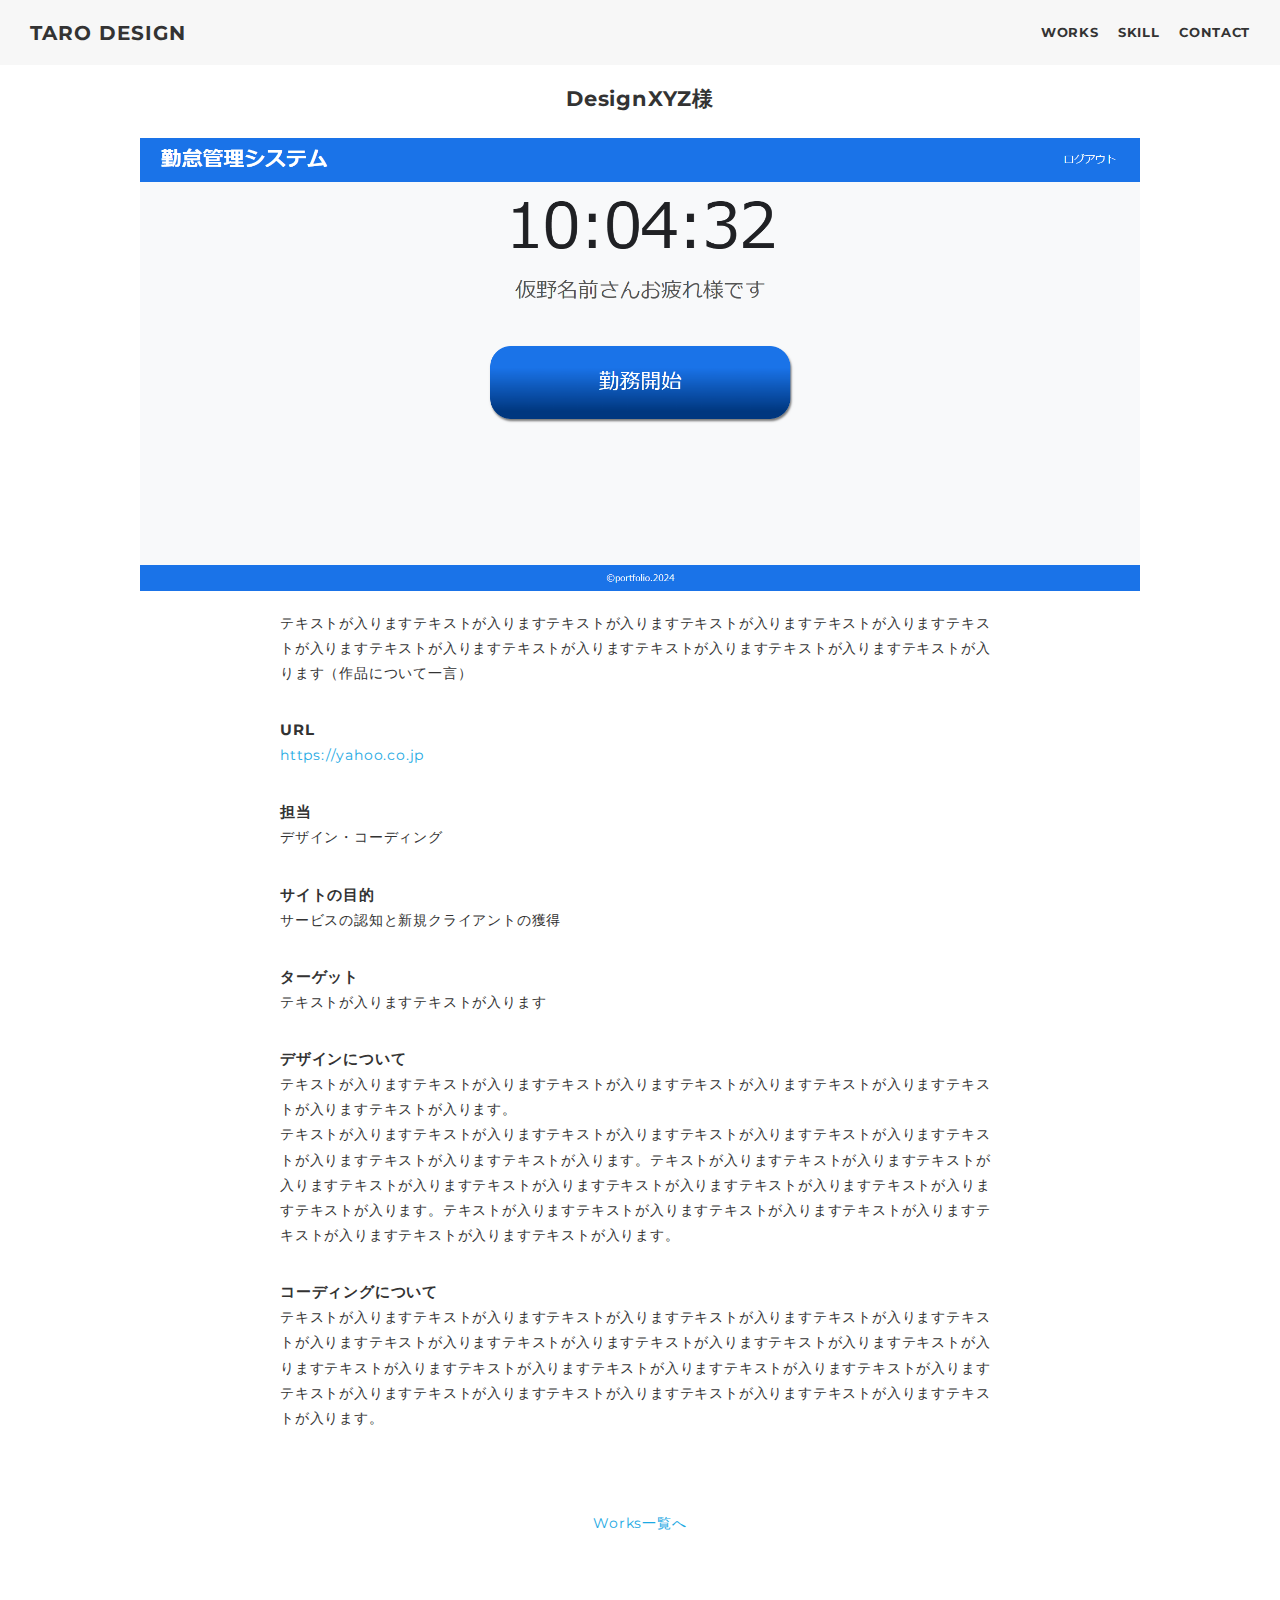
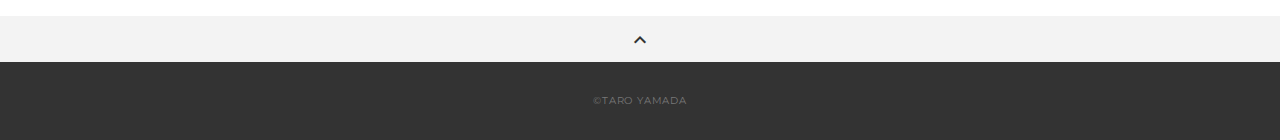
==== ams.html @ cce60f17 "画像追 加、index.html、ams.thml、leaseback.html、web-site.html作成、style.css修正" ====
<!DOCTYPE html>
<html>
<head>
  <meta charset="utf-8">
  <meta name="viewport" content="width=device-width,initial-scale=1.0,user-scalable=no">
  <meta property='og:type' content='website'>
  <meta property='og:title' content='WebデザイナーTARO YAMADA ポートフォリオ'>
  <meta property='og:url' content='URLが入る'>
  <meta property='og:description' content='TARO YAMADAのポートフォリオサイトです。'>
  <meta property="og:image" content="img/ogp.png">
  <meta name="description" content="TARO YAMADAのポートフォリオサイトです" />
  <title>TARO YAMADA ポートフォリオ</title>
  <link rel="preconnect" href="https://fonts.gstatic.com">
  <link rel="preconnect" href="https://fonts.gstatic.com">
  <link href="https://fonts.googleapis.com/css2?family=Montserrat:wght@400;700&display=swap" rel="stylesheet">
  <link href="https://fonts.googleapis.com/css?family=Material+Icons+Outlined" rel="stylesheet">
  <link href="css/ress.css" media="all" rel="stylesheet" type="text/css" />
  <link href="css/style.css" media="all" rel="stylesheet" type="text/css" />
  <link rel="shortcut icon" href="img/favicon.ico" />
  <link rel=”canonical” href=”URLが入る” />
</head>

<body>
  <div class="wrapper">

    <!-- header -->
    <header class="header ">
      <div class="header-inner">
        <h1 class="header-logo">
          <a href=".">TARO DESIGN</a>
        </h1>
        <nav class="header-nav">
          <ul class="header-nav-list">
            <li class="header-nav-item"><a href="./#works">WORKS</a></li>
            <li class="header-nav-item"><a href="./#skill">SKILL</a></li>
            <li class="header-nav-item"><a href="./#contact">CONTACT</a></li>
          </ul>
        </nav>
      </div>
    </header>
    <!-- /header -->

    <main class="content">

      <article class="article">
        <div class="article-inner">
          <h2 class="article-title">DesignXYZ様</h2>
          <p class="article-img">
            <img src="img/AmsTopPage.png" alt="">
          </p>
          <div class="article-body">
            <p>
              テキストが入りますテキストが入りますテキストが入りますテキストが入りますテキストが入りますテキストが入りますテキストが入りますテキストが入りますテキストが入りますテキストが入りますテキストが入ります（作品について一言）
            </p>
            <h3 class="article-info-title">URL</h3>
            <p><a href="https://yahoo.co.jp" target="_blank" rel="noopener">https://yahoo.co.jp</a></p>
            <h3 class="article-info-title">担当</h3>
            <p>デザイン・コーディング</p>
            <h3 class="article-info-title">サイトの目的</h3>
            <p>サービスの認知と新規クライアントの獲得</p>
            <h3 class="article-info-title">ターゲット</h3>
            <p>テキストが入りますテキストが入ります</p>
            <h3 class="article-info-title">デザインについて</h3>
            <p>
              テキストが入りますテキストが入りますテキストが入りますテキストが入りますテキストが入りますテキストが入りますテキストが入ります。<br>テキストが入りますテキストが入りますテキストが入りますテキストが入りますテキストが入りますテキストが入りますテキストが入りますテキストが入ります。テキストが入りますテキストが入りますテキストが入りますテキストが入りますテキストが入りますテキストが入りますテキストが入りますテキストが入りますテキストが入ります。テキストが入りますテキストが入りますテキストが入りますテキストが入りますテキストが入りますテキストが入りますテキストが入ります。
            </p>
            <h3 class="article-info-title">コーディングについて</h3>
            <p>
              テキストが入りますテキストが入りますテキストが入りますテキストが入りますテキストが入りますテキストが入りますテキストが入りますテキストが入りますテキストが入りますテキストが入りますテキストが入りますテキストが入りますテキストが入りますテキストが入りますテキストが入りますテキストが入りますテキストが入りますテキストが入りますテキストが入りますテキストが入りますテキストが入りますテキストが入ります。
            </p>
          </div>
          <div class="home-link">
            <a href="./#works">Works一覧へ</a>
          </div>
        </div>
      </article>

      <div class="page-top" id="js-page-top">
        <span class="material-icons-outlined">expand_less</span>
      </div>
    </main>

    <!-- footer -->
    <footer class="footer">
      <div class="copyright">&copy;TARO YAMADA</div>
    </footer>
    <!-- /footer -->

  </div>
  <script src="https://ajax.googleapis.com/ajax/libs/jquery/3.5.1/jquery.min.js"></script>
  <script type='text/javascript' src="js/script.js"></script>
</body>
</html>
---- css/ress.css ----
/*!
 * ress.css • v3.0.1
 * MIT License
 * github.com/filipelinhares/ress
 */

/* # =================================================================
   # Global selectors
   # ================================================================= */

html {
  box-sizing: border-box;
  word-break: normal;
  -moz-tab-size: 4;
  tab-size: 4;

  -webkit-text-size-adjust: 100%; /* Prevent adjustments of font size after orientation changes in iOS */
}

*,
::before,
::after {
  box-sizing: inherit;
  background-repeat: no-repeat; /* Set `background-repeat: no-repeat` to all elements and pseudo elements */
}

::before,
::after {
  vertical-align: inherit;
  text-decoration: inherit; /* Inherit text-decoration and vertical align to ::before and ::after pseudo elements */
}

* {
  margin: 0;
  padding: 0; /* Reset `padding` and `margin` of all elements */
}

/* # =================================================================
   # General elements
   # ================================================================= */

hr {
  overflow: visible; /* Show the overflow in Edge and IE */
  height: 0; /* Add the correct box sizing in Firefox */
}

details,
main {
  display: block; /* Render the `main` element consistently in IE. */
}

summary {
  display: list-item; /* Add the correct display in all browsers */
}

small {
  font-size: 80%; /* Set font-size to 80% in `small` elements */
}

[hidden] {
  display: none; /* Add the correct display in IE */
}

abbr[title] {
  /* Add the correct text decoration in Chrome, Edge, IE, Opera, and Safari */
  text-decoration: underline;
  text-decoration: underline dotted;
  border-bottom: none; /* Remove the bottom border in Chrome 57 */
}

a {
  background-color: transparent; /* Remove the gray background on active links in IE 10 */
}

a:active,
a:hover {
  outline-width: 0; /* Remove the outline when hovering in all browsers */
}

code,
kbd,
pre,
samp {
  font-family: monospace, monospace; /* Specify the font family of code elements */
}

pre {
  font-size: 1em; /* Correct the odd `em` font sizing in all browsers */
}

b,
strong {
  font-weight: bolder; /* Add the correct font weight in Chrome, Edge, and Safari */
}

/* https://gist.github.com/unruthless/413930 */
sub,
sup {
  position: relative;
  font-size: 75%;
  line-height: 0;
  vertical-align: baseline;
}

sub {
  bottom: -.25em;
}

sup {
  top: -.5em;
}

/* # =================================================================
   # Forms
   # ================================================================= */

input {
  border-radius: 0;
}

/* Replace pointer cursor in disabled elements */
[disabled] {
  cursor: default;
}

[type="number"]::-webkit-inner-spin-button,
[type="number"]::-webkit-outer-spin-button {
  height: auto; /* Correct the cursor style of increment and decrement buttons in Chrome */
}

[type="search"] {
  outline-offset: -2px; /* Correct the outline style in Safari */

  -webkit-appearance: textfield; /* Correct the odd appearance in Chrome and Safari */
}

[type="search"]::-webkit-search-decoration {
  -webkit-appearance: none; /* Remove the inner padding in Chrome and Safari on macOS */
}

textarea {
  overflow: auto; /* Internet Explorer 11+ */
  resize: vertical; /* Specify textarea resizability */
}

button,
input,
optgroup,
select,
textarea {
  font: inherit; /* Specify font inheritance of form elements */
}

optgroup {
  font-weight: bold; /* Restore the font weight unset by the previous rule */
}

button {
  overflow: visible; /* Address `overflow` set to `hidden` in IE 8/9/10/11 */
}

button,
select {
  text-transform: none; /* Firefox 40+, Internet Explorer 11- */
}

/* Apply cursor pointer to button elements */
button,
[type="button"],
[type="reset"],
[type="submit"],
[role="button"] {
  cursor: pointer;
  color: inherit;
}

/* Remove inner padding and border in Firefox 4+ */
button::-moz-focus-inner,
[type="button"]::-moz-focus-inner,
[type="reset"]::-moz-focus-inner,
[type="submit"]::-moz-focus-inner {
  padding: 0;
  border-style: none;
}

/* Replace focus style removed in the border reset above */
button:-moz-focusring,
[type="button"]::-moz-focus-inner,
[type="reset"]::-moz-focus-inner,
[type="submit"]::-moz-focus-inner {
  outline: 1px dotted ButtonText;
}

button,
html [type="button"],
/* Prevent a WebKit bug where (2) destroys native `audio` and `video`controls in Android 4 */
[type="reset"],
[type="submit"] {
  -webkit-appearance: button; /* Correct the inability to style clickable types in iOS */
}

/* Remove the default button styling in all browsers */
button,
input,
select,
textarea {
  border-style: none;
  background-color: transparent;
}

/* Style select like a standard input */
select {
  -webkit-appearance: none; /* Chrome 41+ */
  -moz-appearance: none; /* Firefox 36+ */
}

select::-ms-expand {
  display: none; /* Internet Explorer 11+ */
}

select::-ms-value {
  color: currentColor; /* Internet Explorer 11+ */
}

legend {
  display: table; /* Correct the text wrapping in Edge and IE */
  max-width: 100%; /* Correct the text wrapping in Edge and IE */
  max-width: 100%; /* Correct the text wrapping in Edge 18- and IE */
  white-space: normal; /* Correct the text wrapping in Edge and IE */
  color: inherit; /* Correct the color inheritance from `fieldset` elements in IE */
  border: 0; /* Correct `color` not being inherited in IE 8/9/10/11 */
}

::-webkit-file-upload-button {
  font: inherit; /* Change font properties to `inherit` in Chrome and Safari */
  color: inherit;
  /* Correct the inability to style clickable types in iOS and Safari */

  -webkit-appearance: button;
}

/* # =================================================================
   # Specify media element style
   # ================================================================= */

img {
  border-style: none; /* Remove border when inside `a` element in IE 8/9/10 */
}

/* Add the correct vertical alignment in Chrome, Firefox, and Opera */
progress {
  vertical-align: baseline;
}

/* # =================================================================
   # Accessibility
   # ================================================================= */

/* Hide content from screens but not screenreaders */
@media screen {
  [hidden~="screen"] {
    display: inherit;
  }
  [hidden~="screen"]:not(:active):not(:focus):not(:target) {
    position: absolute !important;
    clip: rect(0 0 0 0) !important;
  }
}

/* Specify the progress cursor of updating elements */
[aria-busy="true"] {
  cursor: progress;
}

/* Specify the pointer cursor of trigger elements */
[aria-controls] {
  cursor: pointer;
}

/* Specify the unstyled cursor of disabled, not-editable, or otherwise inoperable elements */
[aria-disabled] {
  cursor: default;
}
---- css/style.css ----
body {
  font-family: "Montserrat","Helvetica Neue",Arial,"Hiragino Kaku Gothic ProN","Hiragino Sans",Meiryo,sans-serif;
  font-size: 14px;
  line-height: 1.8;
  letter-spacing: .8px;
  color: #333;
}

a {
  transition: opacity .3s;
  text-decoration: none;
  color: #1ca9e3;
}

img {
  max-width: 100%;
  height: auto;
  vertical-align: bottom;
  border-style: none;
}

ul,
li {
  list-style: none;
}

.pc-only {
  display: block;
}

.sp-only {
  display: none;
}

/*--------------------------------
 レイアウト
---------------------------------*/
.section {
  padding: 80px 0;
}

.inner {
  max-width: 1340px;
  margin: 0 auto;
  padding: 0 40px;
}

/*--------------------------------
 見出し
---------------------------------*/
.title {
  font-size: 34px;
  font-weight: normal;
  font-weight: bold;
  line-height: 1;
  margin-bottom: 40px;
  letter-spacing: .05em;
  color: #333;
  text-align: center;
}

.lead {
  margin-bottom: 30px;
}

/*--------------------------------
ヘッダー
---------------------------------*/
.header {
  position: fixed;
  top: 0;
  z-index: 1;
  width: 100%;
  background-color: #f7f7f7;
}

.header-inner {
  display: flex;
  align-items: center;
  justify-content: space-between;
  padding: 20px 30px;
}

.header-logo {
  font-size: 20px;
  font-weight: bold;
  line-height: 1.2;
  margin-right: 20px;
  letter-spacing: .05em;
}

.header-logo a {
  color: #333;
}

.header-nav-list {
  display: flex;
  justify-content: space-between;
}

.header-nav-item:not(:last-child) {
  margin-right: 20px;
}

.header-nav-item a {
  font-size: 13px;
  font-weight: bold;
  padding: 5px 0;
  letter-spacing: .05em;
  color: #333;
}

.header-nav-item a:hover {
  opacity: .8;
}

/*--------------------------------
 スプリットスクリーン
---------------------------------*/
.split {
  display: flex;
  align-items: center;
  flex-wrap: wrap;
  justify-content: space-between;
}

.split-body {
  width: 50%;
  padding-right: 3%;
  padding-left: 10%;
}

.split-img {
  width: 50%;
  height: 95vh;
  background-image: url(../img/krakow.jpg);
  background-repeat: no-repeat;
  background-position: center center;
  background-size: cover;
}

.split-title {
  font-size: 42px;
  font-weight: bold;
  line-height: 1.2;
  margin-bottom: 20px;
  letter-spacing: .05em;
}

/*--------------------------------
 Works
---------------------------------*/
.works-list {
  display: flex;
  flex-wrap: wrap;
  margin-bottom: -40px;
}

.works-item {
  width: 31.74603%;
  margin-right: 1.58730%;
  margin-bottom: 40px;
  color: #333;
}

.works-item:hover {
  opacity: .6;
}

.works-item:nth-of-type(3n) {
  margin-right: 0;
}

.works-img img {
  border: 1px solid #e6e6e6;
}

.works-name {
  font-size: 12px;
  font-weight: bold;
  margin-top: 8px;
}

.works-info {
  font-size: 10px;
}

/*--------------------------------
 Skill
---------------------------------*/
.skill-list {
  display: flex;
  flex-wrap: wrap;
  justify-content: space-between;
  margin-bottom: -50px;
}

.skill-item {
  display: flex;
  align-items: flex-start;
  justify-content: space-between;
  width: 48%;
  margin-bottom: 50px;
}

.skill-img {
  width: 60px;
  height: auto;
  margin-right: 20px;
}

.skill-body {
  flex: 1;
}

.skill-name {
  margin-bottom: 3px;
}

/*--------------------------------
 Contact
---------------------------------*/
.contact-inner {
  max-width: 1340px;
  margin: 0 auto;
  padding: 0 40px;
  text-align: center;
}

.contact-item:not(:last-child) {
  margin-right: 10px;
}

.contact-text {
  margin-top: 10px;
}
/*--------------------------------
 ページトップ
---------------------------------*/
.page-top {
  font-weight: bold;
  padding: 10px;
  cursor: pointer;
  text-align: center;
  background-color: #f3f3f3;
}

.page-top .material-icons-outlined {
  vertical-align: bottom;
}

/*--------------------------------
 フッター
---------------------------------*/
.footer {
  padding: 30px;
  background-color: #333;
}

.copyright {
  font-size: 10px;
  text-align: center;
  color: #797979;
}
/*--------------------------------
 下層：Worksページ
---------------------------------*/
.article {
  padding: 80px 0;
}

.article-inner {
  max-width: 1040px;
  margin: 0 auto;
  padding: 0 20px;
}

.article-title {
  margin-bottom: 20px;
  text-align: center;
}

.article-img {
  margin-bottom: 20px;
}

.article-body {
  max-width: 720px;
  margin: 0 auto;
  margin-bottom: 80px;
}

.article-info-title {
  font-size: 15px;
}

.article-body img {
  margin-bottom: 30px;
}

.article-body p {
  margin-bottom: 30px;
}

.home-link {
  text-align: center;
}

/*media Queries 767
----------------------------------------------------*/
@media screen and (max-width: 767px) {
  body {
    font-size: 13px;
    line-height: 1.7;
  }

  .pc-only {
    display: none;
  }

  .sp-only {
    display: block;
  }

  /* 見出し */
  .title {
    font-size: 26px;
    margin-bottom: 20px;
  }

  /* レイアウト */
  .section {
    padding: 60px 0;
  }

  .inner,
  .contact-inner {
    padding: 0 20px;
  }

  /* ヘッダー */
  .header-inner {
    padding: 20px;
  }

  .header-logo {
    font-size: 16px;
  }

  .header-nav-item:not(:last-child) {
    margin-right: 10px;
  }

  .header-nav-item a {
    font-size: 11px;
  }

  /* スプリットスクリーン */
  .split {
    flex-direction: column-reverse;
  }

  .split-body {
    width: 100%;
    padding-right: 3%;
    padding-left: 8%;
  }

  .split-img {
    width: 100%;
    height: 67vh;
    margin-bottom: 20px;
    background-image: url(../img/sp_krakow.png);
  }

  .split-title {
    font-size: 32px;
  }

  /* Works */
  .works-name {
    font-size: 10px;
  }

  .works-list {
    justify-content: space-between;
  }

  .works-item {
    flex: 0 0 48%;
    margin-right: 0;
    margin-bottom: 30px;
  }

  /* Skill */
  .skill-list {
    display: block;
    margin-bottom: 0;
  }

  .skill-item {
    width: 100%;
    margin-bottom: 35px;
  }

  .skill-item:last-child {
    margin-bottom: 0;
  }

  /* フッター */
  .footer {
    padding: 20px;
  }
}
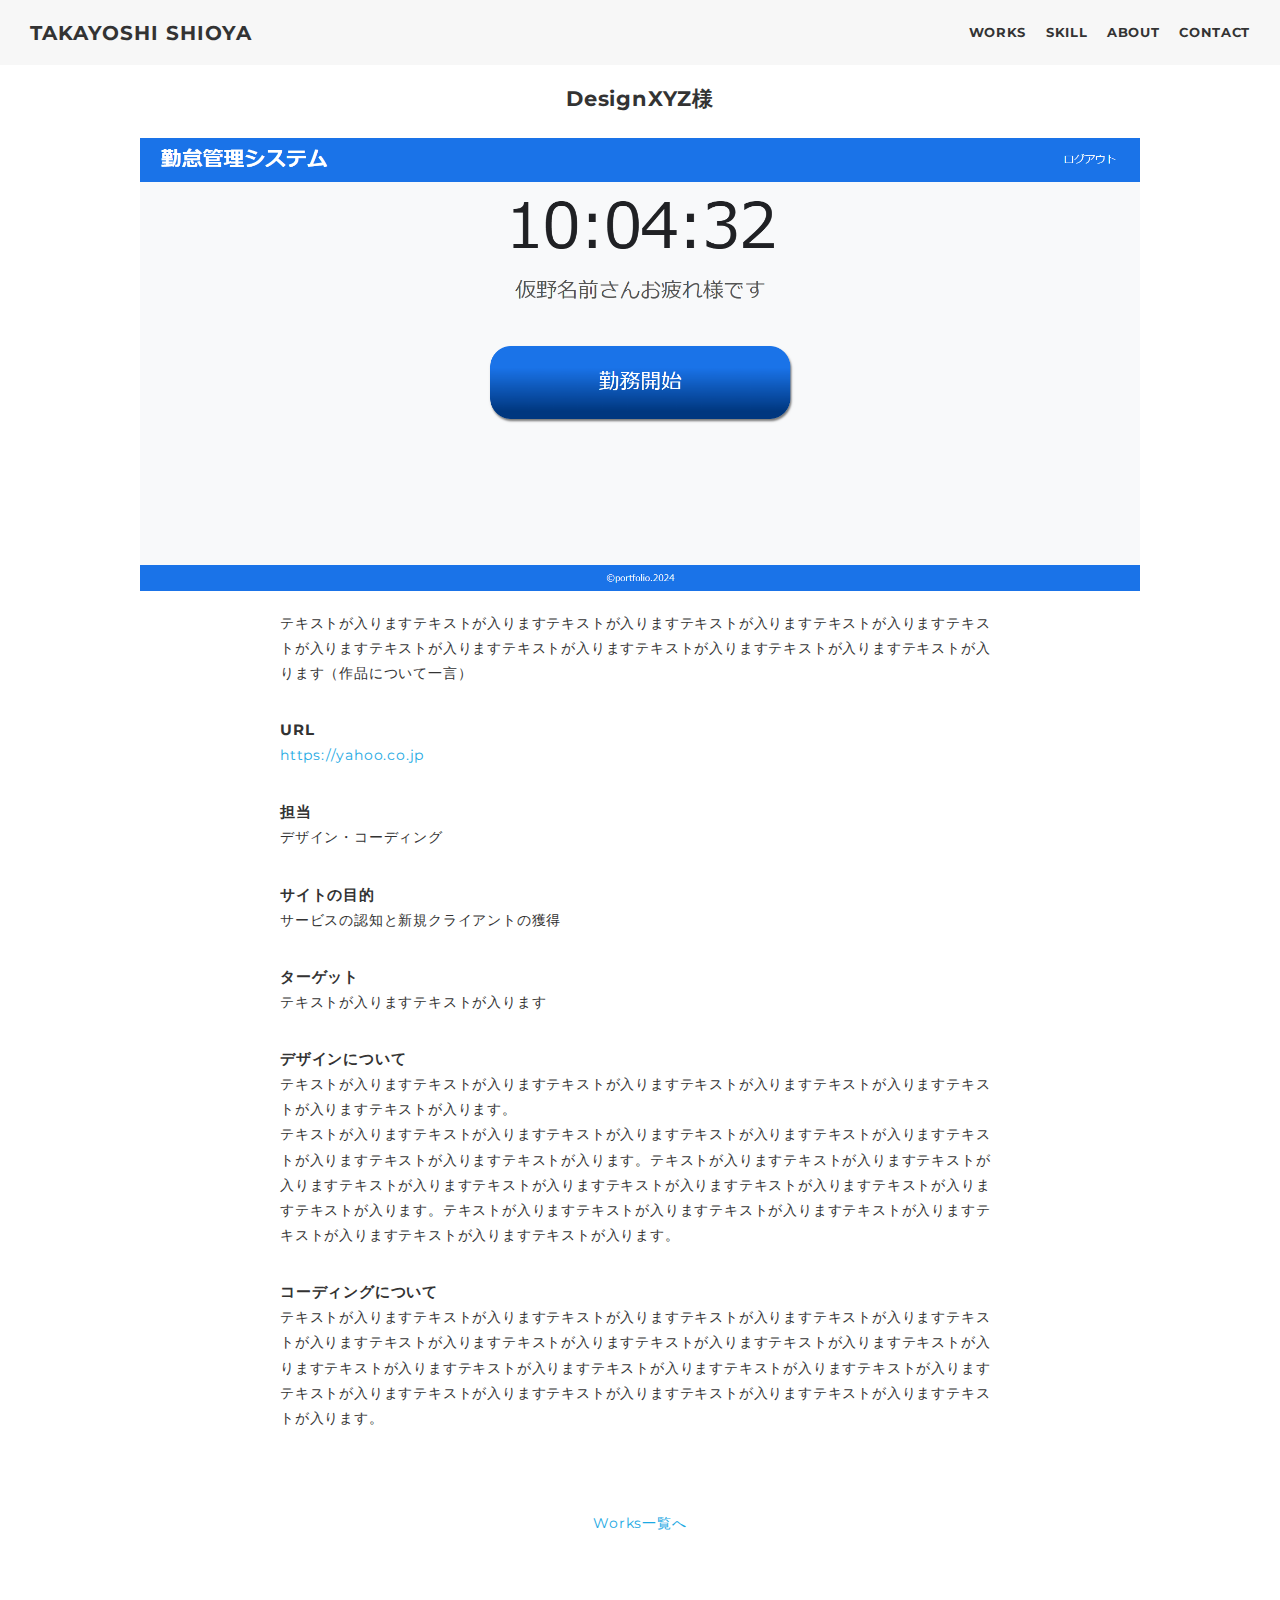
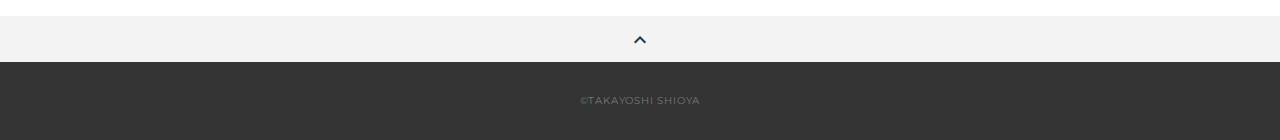
==== commit 4406b09b: "アイコン追加、index.htmlにプロフィール作成" ====
--- a/ams.html
+++ b/ams.html
@@ -4,12 +4,12 @@
   <meta charset="utf-8">
   <meta name="viewport" content="width=device-width,initial-scale=1.0,user-scalable=no">
   <meta property='og:type' content='website'>
-  <meta property='og:title' content='WebデザイナーTARO YAMADA ポートフォリオ'>
+  <meta property='og:title' content='WebエンジニアTAKAYOSHI SHIOYA ポートフォリオ'>
   <meta property='og:url' content='URLが入る'>
-  <meta property='og:description' content='TARO YAMADAのポートフォリオサイトです。'>
+  <meta property='og:description' content='TAKAYOSHI SHIOYAのポートフォリオサイトです。'>
   <meta property="og:image" content="img/ogp.png">
-  <meta name="description" content="TARO YAMADAのポートフォリオサイトです" />
-  <title>TARO YAMADA ポートフォリオ</title>
+  <meta name="description" content="TAKAYOSHI SHIOYAのポートフォリオサイトです" />
+  <title>TAKAYOSHI SHIOYA ポートフォリオ</title>
   <link rel="preconnect" href="https://fonts.gstatic.com">
   <link rel="preconnect" href="https://fonts.gstatic.com">
   <link href="https://fonts.googleapis.com/css2?family=Montserrat:wght@400;700&display=swap" rel="stylesheet">
@@ -27,12 +27,13 @@
     <header class="header ">
       <div class="header-inner">
         <h1 class="header-logo">
-          <a href=".">TARO DESIGN</a>
+          <a href=".">TAKAYOSHI SHIOYA</a>
         </h1>
         <nav class="header-nav">
           <ul class="header-nav-list">
             <li class="header-nav-item"><a href="./#works">WORKS</a></li>
             <li class="header-nav-item"><a href="./#skill">SKILL</a></li>
+            <li class="header-nav-item"><a href="#about">ABOUT</a></li>
             <li class="header-nav-item"><a href="./#contact">CONTACT</a></li>
           </ul>
         </nav>
@@ -82,7 +83,7 @@
 
     <!-- footer -->
     <footer class="footer">
-      <div class="copyright">&copy;TARO YAMADA</div>
+      <div class="copyright">&copy;TAKAYOSHI SHIOYA</div>
     </footer>
     <!-- /footer -->
 
--- a/css/style.css
+++ b/css/style.css
@@ -175,6 +175,14 @@
   border: 1px solid #e6e6e6;
 }
 
+.works-img__wrapper {
+  position: relative;
+}
+
+.works-img__wrapper img {
+  opacity: .3;
+}
+
 .works-name {
   font-size: 12px;
   font-weight: bold;
@@ -185,9 +193,23 @@
   font-size: 10px;
 }
 
+.works-img__sample-text {
+  font-size: 24px;
+  position: absolute;
+  top: 50%;
+  left: 50%;
+  transform: translate(-50%, -50%);
+  text-wrap: nowrap;
+}
+
 /*--------------------------------
  Skill
 ---------------------------------*/
+.skill-genre {
+  font-size: 24px;
+  margin: 16px;
+}
+
 .skill-list {
   display: flex;
   flex-wrap: wrap;
@@ -215,6 +237,57 @@
 
 .skill-name {
   margin-bottom: 3px;
+}
+
+/*--------------------------------
+ About
+---------------------------------*/
+.about-wrapper {
+  max-width: 800px;
+  display: flex;
+  justify-content: center;
+  margin: 0 auto;
+}
+
+.my-image {
+  width: 15%;
+}
+
+.my-icon {
+  border-radius: 70px;
+}
+
+.about-item {
+  width: 70%;
+  margin-left: 32px;
+}
+
+.about-name {
+  margin-bottom: 16px;
+}
+
+.about-text1,
+.about-text3 {
+  margin-bottom: 16px;
+}
+
+.about-text4 {
+  margin-bottom: 32px;
+}
+
+.about-link {
+  text-decoration: none;
+  display: flex;
+  align-items: center;
+}
+
+.about-link img {
+  width: 25px;
+  margin-right: 8px;
+}
+
+.about-link__text {
+  color: #333;
 }
 
 /*--------------------------------
@@ -306,6 +379,20 @@
   text-align: center;
 }
 
+/*media Queries 1023
+----------------------------------------------------*/
+@media screen and (max-width: 1023px) {
+  /* works */
+  .works-item {
+    width: 40%;
+    margin: 0 5%;
+  }
+
+  .works-info {
+    margin-bottom: 16px;
+  }
+}
+
 /*media Queries 767
 ----------------------------------------------------*/
 @media screen and (max-width: 767px) {
@@ -383,7 +470,8 @@
   }
 
   .works-list {
-    justify-content: space-between;
+    display: block;
+    text-align: center;
   }
 
   .works-item {
@@ -393,6 +481,10 @@
   }
 
   /* Skill */
+  .skill-genre {
+    font-size: 20px;
+  }
+
   .skill-list {
     display: block;
     margin-bottom: 0;
@@ -407,8 +499,34 @@
     margin-bottom: 0;
   }
 
+  /* About */
+  .about-wrapper {
+    display: block;
+  }
+
+  .my-image {
+    width: 135px;
+    margin: 0 auto 16px;
+  }
+
+  .about-item {
+    margin: 0 auto;
+  }
+
   /* フッター */
   .footer {
     padding: 20px;
   }
 }
+
+/*media Queries 374
+----------------------------------------------------*/
+@media screen and (max-width: 374px) {
+  .header-inner {
+    display: block;
+  }
+
+  .header-logo {
+    margin-bottom: 8px;
+  }
+}
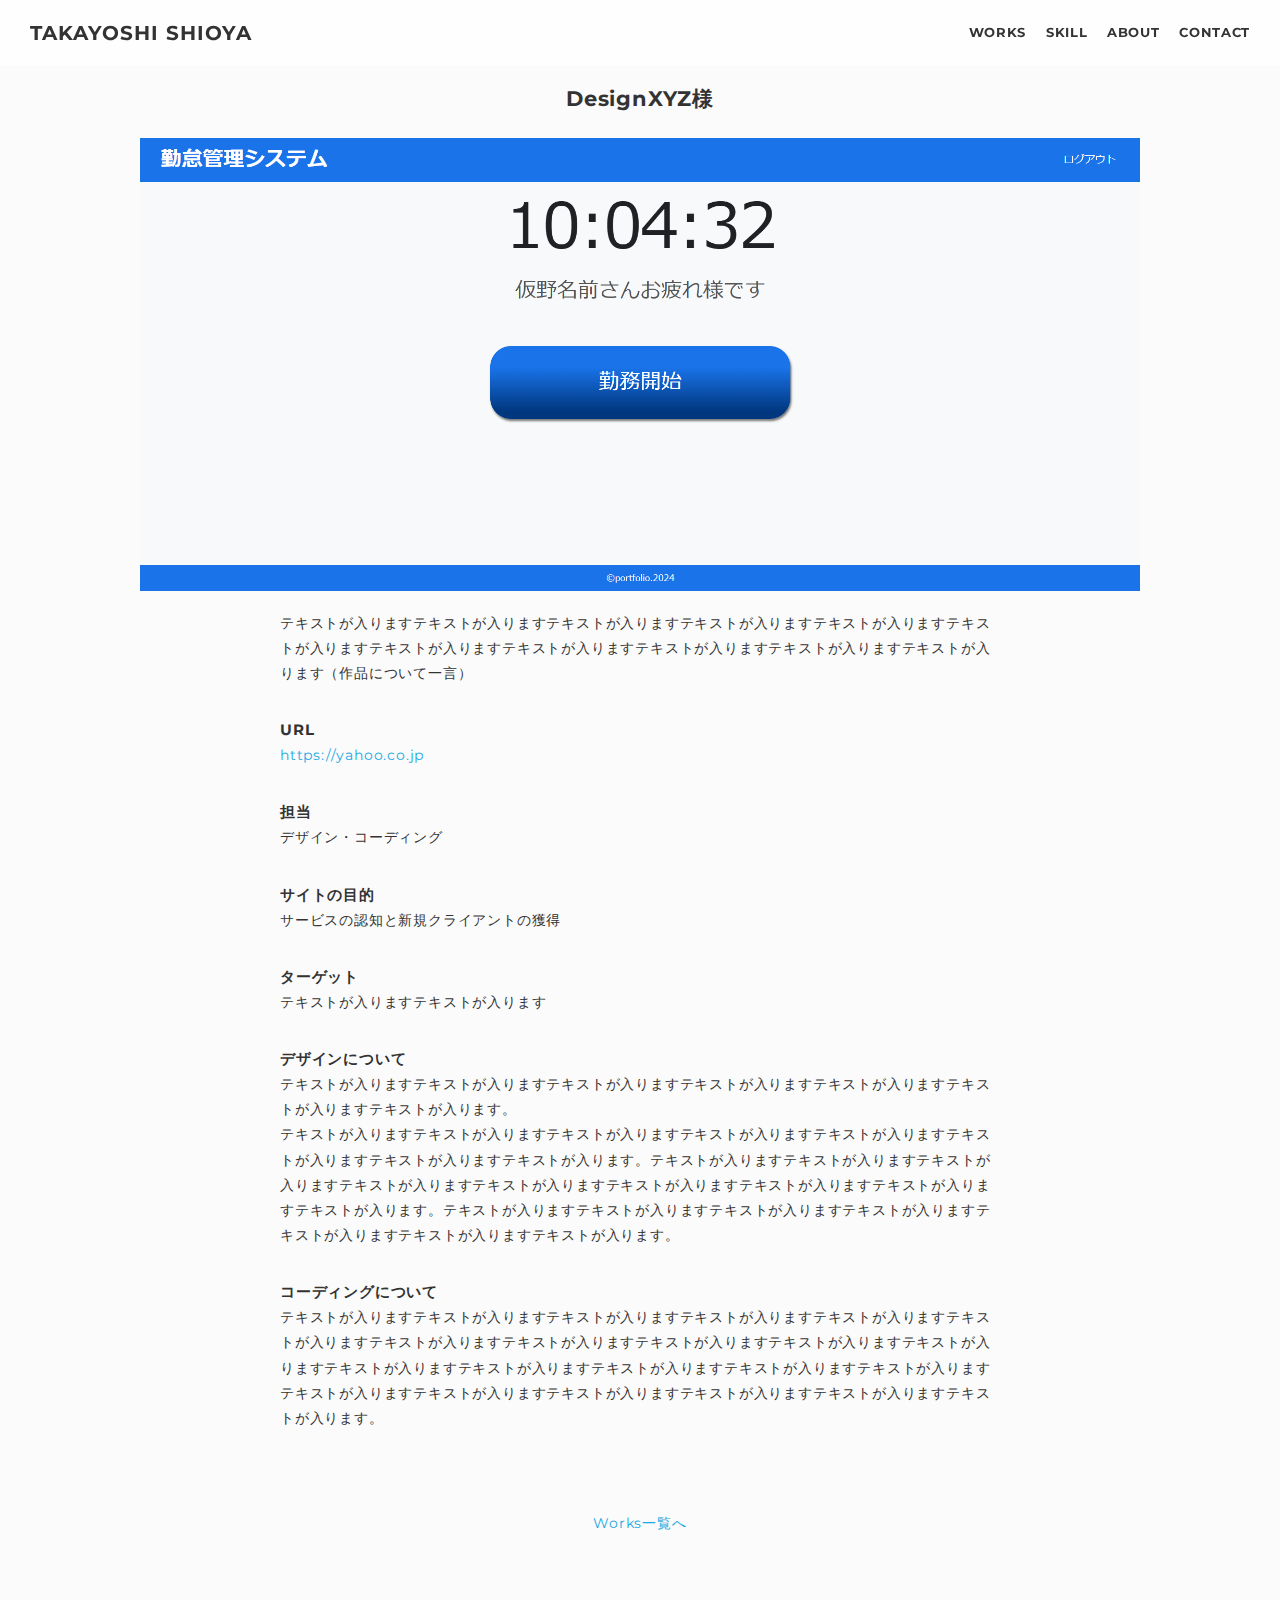
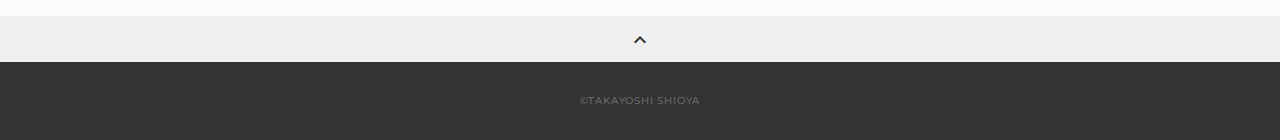
==== commit e22e6bf3: "ogpタグの修正、index.htmlの.header-nav-itemと.about-link-textの修正" ====
--- a/ams.html
+++ b/ams.html
@@ -4,11 +4,11 @@
   <meta charset="utf-8">
   <meta name="viewport" content="width=device-width,initial-scale=1.0,user-scalable=no">
   <meta property='og:type' content='website'>
-  <meta property='og:title' content='WebエンジニアTAKAYOSHI SHIOYA ポートフォリオ'>
-  <meta property='og:url' content='URLが入る'>
-  <meta property='og:description' content='TAKAYOSHI SHIOYAのポートフォリオサイトです。'>
-  <meta property="og:image" content="img/ogp.png">
-  <meta name="description" content="TAKAYOSHI SHIOYAのポートフォリオサイトです" />
+  <meta property='og:title' content='勤怠管理システム | TAKAYOSHI SHIOYAの制作物'>
+  <meta property='og:url' content='https://t-shioya.com/ams.html'>
+  <meta property='og:description' content='勤怠管理を効率化し、正確な記録と柔軟な運用を可能にする、シンプルで便利な勤怠管理アプリです。'>
+  <meta property="og:image" content="https://t-shioya.com/img/ogp-top-image.png">
+  <meta name="description" content="勤怠管理を効率化し、正確な記録と柔軟な運用を可能にする、シンプルで便利な勤怠管理アプリです。" />
   <title>TAKAYOSHI SHIOYA ポートフォリオ</title>
   <link rel="preconnect" href="https://fonts.gstatic.com">
   <link rel="preconnect" href="https://fonts.gstatic.com">
@@ -17,7 +17,7 @@
   <link href="css/ress.css" media="all" rel="stylesheet" type="text/css" />
   <link href="css/style.css" media="all" rel="stylesheet" type="text/css" />
   <link rel="shortcut icon" href="img/favicon.ico" />
-  <link rel=”canonical” href=”URLが入る” />
+  <link rel=”canonical” href=”https://t-shioya.com/ams.html” />
 </head>
 
 <body>
--- a/css/style.css
+++ b/css/style.css
@@ -4,6 +4,7 @@
   line-height: 1.8;
   letter-spacing: .8px;
   color: #333;
+  background-color: #fbfbfb;
 }
 
 a {
@@ -71,7 +72,8 @@
   top: 0;
   z-index: 1;
   width: 100%;
-  background-color: #f7f7f7;
+  background: rgba(255, 255, 255, 0.8);
+  backdrop-filter: blur(10px);
 }
 
 .header-inner {
@@ -111,7 +113,7 @@
 }
 
 .header-nav-item a:hover {
-  opacity: .8;
+  border-bottom: 3px solid #6fadff;
 }
 
 /*--------------------------------
@@ -150,6 +152,10 @@
 /*--------------------------------
  Works
 ---------------------------------*/
+.works {
+  background: linear-gradient(135deg, #f4f7fa, #eaf4ff);
+}
+
 .works-list {
   display: flex;
   flex-wrap: wrap;
@@ -242,6 +248,10 @@
 /*--------------------------------
  About
 ---------------------------------*/
+.about {
+  background: linear-gradient(135deg, #f4f7fa, #eaf4ff);
+}
+
 .about-wrapper {
   max-width: 800px;
   display: flex;
@@ -288,6 +298,10 @@
 
 .about-link__text {
   color: #333;
+}
+
+.about-link__text:hover {
+  color: #1ca9e3;
 }
 
 /*--------------------------------
@@ -315,7 +329,7 @@
   padding: 10px;
   cursor: pointer;
   text-align: center;
-  background-color: #f3f3f3;
+  background-color: #f0f0f0;
 }
 
 .page-top .material-icons-outlined {
@@ -445,6 +459,7 @@
   /* スプリットスクリーン */
   .split {
     flex-direction: column-reverse;
+    margin-bottom: 20px;
   }
 
   .split-body {
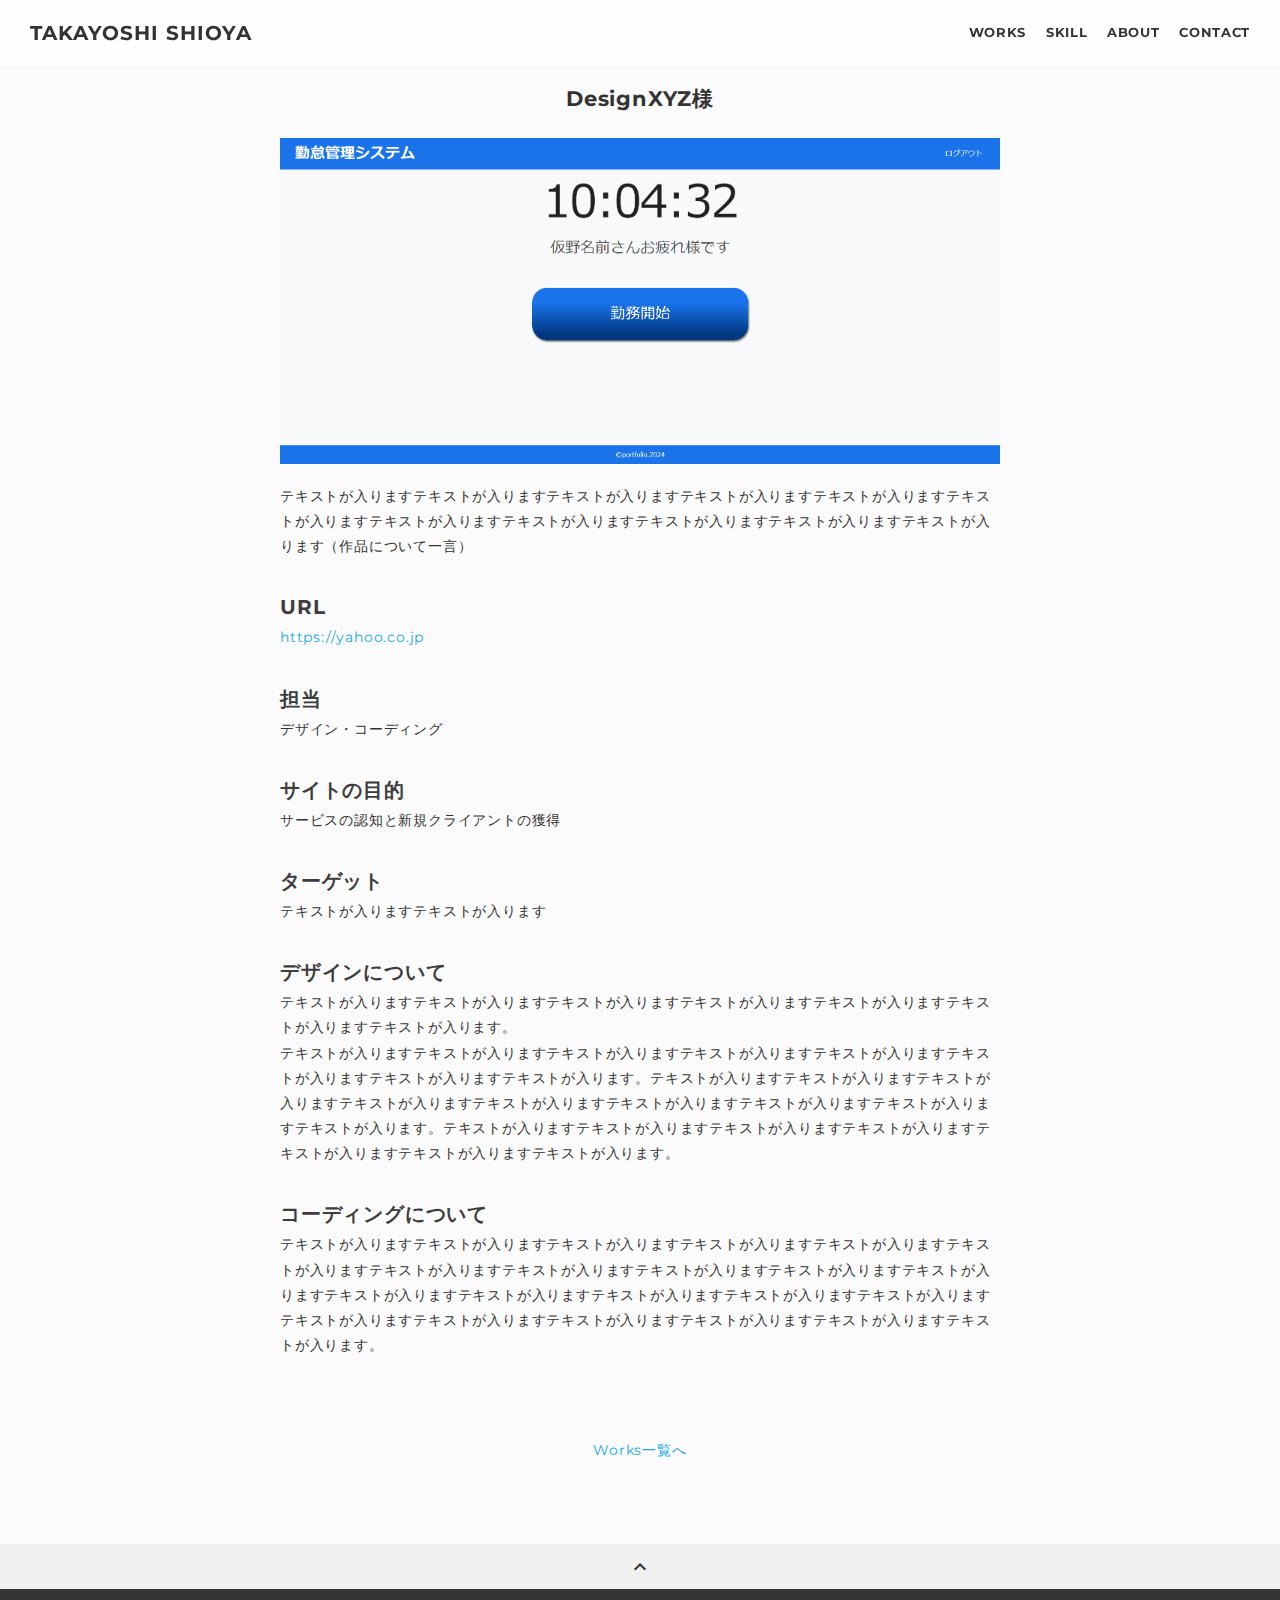
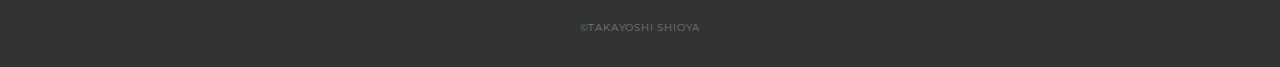
==== commit e42b90af: "leaseback.html作成" ====
--- a/ams.html
+++ b/ams.html
@@ -33,7 +33,7 @@
           <ul class="header-nav-list">
             <li class="header-nav-item"><a href="./#works">WORKS</a></li>
             <li class="header-nav-item"><a href="./#skill">SKILL</a></li>
-            <li class="header-nav-item"><a href="#about">ABOUT</a></li>
+            <li class="header-nav-item"><a href="./#about">ABOUT</a></li>
             <li class="header-nav-item"><a href="./#contact">CONTACT</a></li>
           </ul>
         </nav>
--- a/css/style.css
+++ b/css/style.css
@@ -18,11 +18,6 @@
   height: auto;
   vertical-align: bottom;
   border-style: none;
-}
-
-ul,
-li {
-  list-style: none;
 }
 
 .pc-only {
@@ -98,6 +93,11 @@
 .header-nav-list {
   display: flex;
   justify-content: space-between;
+  list-style: none;
+}
+
+.header-nav-item {
+  list-style: none;
 }
 
 .header-nav-item:not(:last-child) {
@@ -368,7 +368,8 @@
 }
 
 .article-img {
-  margin-bottom: 20px;
+  max-width: 720px;
+  margin: 0 auto 20px;
 }
 
 .article-body {
@@ -378,7 +379,8 @@
 }
 
 .article-info-title {
-  font-size: 15px;
+  color: #3d3d3d;
+  font-size: 20px;
 }
 
 .article-body img {
@@ -387,6 +389,14 @@
 
 .article-body p {
   margin-bottom: 30px;
+}
+
+.article-skill-list {
+  margin-bottom: 30px;
+}
+
+.article-skill {
+  margin-left: 20px;
 }
 
 .home-link {
@@ -532,6 +542,15 @@
   .footer {
     padding: 20px;
   }
+
+  /* 下層：Worksページ */
+  .article-title {
+    margin: 10px 0 20px;
+  }
+
+  .article-info-title {
+    font-size: 16px;
+  }
 }
 
 /*media Queries 374
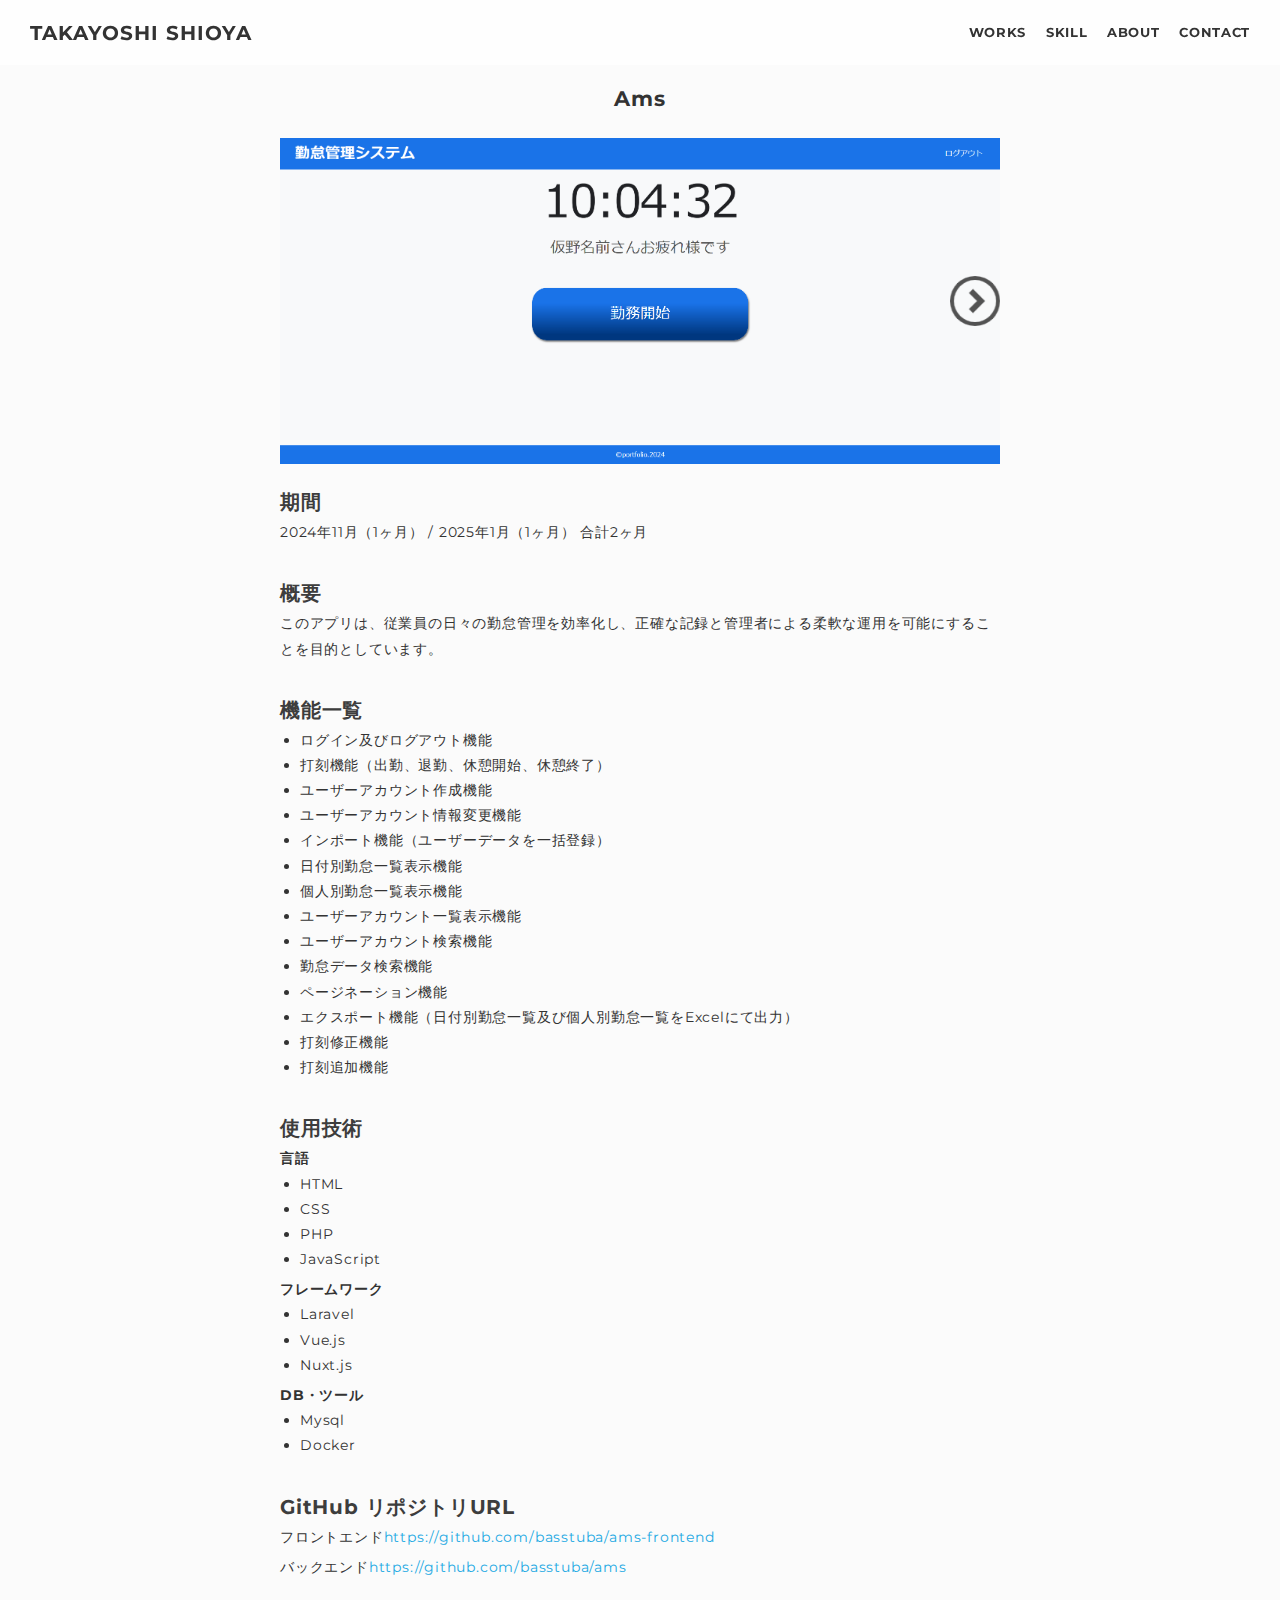
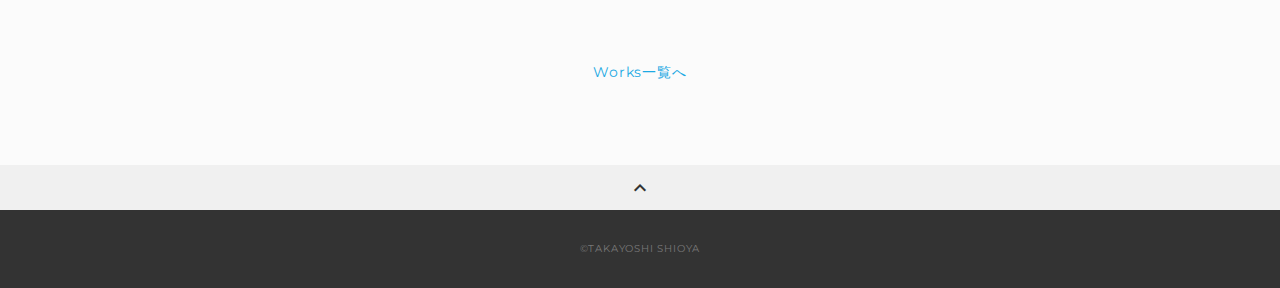
==== commit 9e9af42d: "ams.html作成" ====
--- a/ams.html
+++ b/ams.html
@@ -45,29 +45,79 @@
 
       <article class="article">
         <div class="article-inner">
-          <h2 class="article-title">DesignXYZ様</h2>
-          <p class="article-img">
-            <img src="img/AmsTopPage.png" alt="">
-          </p>
+          <h2 class="article-title">Ams</h2>
+          <div class="article-img-wrapper">
+            <div class="article-left-arrow">
+              <img class="left-arrow__image" src="img/left-arrow.png" id="left-arrow" alt="left-arrow">
+            </div>
+            <ul class="article-img-list">
+              <li class="article-img-slide">
+                <img class="article-img-slide__item" src="img/works_image/AmsTopPage.png" alt="top-page">
+              </li>
+              <li class="article-img-slide">
+                <img class="article-img-slide__item" src="img/works_image/AmsAdminPage.png" alt="admin-page">
+              </li>
+              <li class="article-img-slide">
+                <img class="article-img-slide__item" src="img/works_image/AmsDailyPage.png" alt="daily-page">
+              </li>
+              <li class="article-img-slide">
+                <img class="article-img-slide__item" src="img/works_image/AmsAllUserPage.png" alt="all-user-page">
+              </li>
+              <li class="article-img-slide">
+                <img class="article-img-slide__item" src="img/works_image/AmsMonthlyPage.png" alt="monthly-page">
+              </li>
+            </ul>
+            <div class="article-right-arrow">
+              <img class="right-arrow__image" src="img/right-arrow.png" id="right-arrow" alt="right-arrow">
+            </div>
+          </div>
           <div class="article-body">
+            <h3 class="article-info-title">期間</h3>
+            <p>2024年11月（1ヶ月） / 2025年1月（1ヶ月） 合計2ヶ月</p>
+            <h3 class="article-info-title">概要</h3>
             <p>
-              テキストが入りますテキストが入りますテキストが入りますテキストが入りますテキストが入りますテキストが入りますテキストが入りますテキストが入りますテキストが入りますテキストが入りますテキストが入ります（作品について一言）
+              このアプリは、従業員の日々の勤怠管理を効率化し、正確な記録と管理者による柔軟な運用を可能にすることを目的としています。
             </p>
-            <h3 class="article-info-title">URL</h3>
-            <p><a href="https://yahoo.co.jp" target="_blank" rel="noopener">https://yahoo.co.jp</a></p>
-            <h3 class="article-info-title">担当</h3>
-            <p>デザイン・コーディング</p>
-            <h3 class="article-info-title">サイトの目的</h3>
-            <p>サービスの認知と新規クライアントの獲得</p>
-            <h3 class="article-info-title">ターゲット</h3>
-            <p>テキストが入りますテキストが入ります</p>
-            <h3 class="article-info-title">デザインについて</h3>
+            <h3 class="article-info-title">機能一覧</h3>
+            <ul class="article-function-list">
+              <li class="article-function">ログイン及びログアウト機能</li>
+              <li class="article-function">打刻機能（出勤、退勤、休憩開始、休憩終了）</li>
+              <li class="article-function">ユーザーアカウント作成機能</li>
+              <li class="article-function">ユーザーアカウント情報変更機能</li>
+              <li class="article-function">インポート機能（ユーザーデータを一括登録）</li>
+              <li class="article-function">日付別勤怠一覧表示機能</li>
+              <li class="article-function">個人別勤怠一覧表示機能</li>
+              <li class="article-function">ユーザーアカウント一覧表示機能</li>
+              <li class="article-function">ユーザーアカウント検索機能</li>
+              <li class="article-function">勤怠データ検索機能</li>
+              <li class="article-function">ページネーション機能</li>
+              <li class="article-function">エクスポート機能（日付別勤怠一覧及び個人別勤怠一覧をExcelにて出力）</li>
+              <li class="article-function">打刻修正機能</li>
+              <li class="article-function">打刻追加機能</li>
+            </ul>
+            <h3 class="article-info-title">使用技術</h3>
+            <h4>言語</h4>
+            <ul class="article-skill-list">
+              <li class="article-skill">HTML</li>
+              <li class="article-skill">CSS</li>
+              <li class="article-skill">PHP</li>
+              <li class="article-skill">JavaScript</li>
+            </ul>
+            <h4>フレームワーク</h4>
+            <ul class="article-skill-list">
+              <li class="article-skill">Laravel</li>
+              <li class="article-skill">Vue.js</li>
+              <li class="article-skill">Nuxt.js</li>
+            </ul>
+            <h4>DB・ツール</h4>
+            <ul class="article-skill-list__tool">
+              <li class="article-skill">Mysql</li>
+              <li class="article-skill">Docker</li>
+            </ul>
+            <h3 class="article-info-title">GitHub リポジトリURL</h3>
             <p>
-              テキストが入りますテキストが入りますテキストが入りますテキストが入りますテキストが入りますテキストが入りますテキストが入ります。<br>テキストが入りますテキストが入りますテキストが入りますテキストが入りますテキストが入りますテキストが入りますテキストが入りますテキストが入ります。テキストが入りますテキストが入りますテキストが入りますテキストが入りますテキストが入りますテキストが入りますテキストが入りますテキストが入りますテキストが入ります。テキストが入りますテキストが入りますテキストが入りますテキストが入りますテキストが入りますテキストが入りますテキストが入ります。
-            </p>
-            <h3 class="article-info-title">コーディングについて</h3>
-            <p>
-              テキストが入りますテキストが入りますテキストが入りますテキストが入りますテキストが入りますテキストが入りますテキストが入りますテキストが入りますテキストが入りますテキストが入りますテキストが入りますテキストが入りますテキストが入りますテキストが入りますテキストが入りますテキストが入りますテキストが入りますテキストが入りますテキストが入りますテキストが入りますテキストが入りますテキストが入ります。
+              フロントエンド<a href="https://github.com/basstuba/ams-frontend">https://github.com/basstuba/ams-frontend</a>
+              <span class="article-link">バックエンド<a href="https://github.com/basstuba/ams">https://github.com/basstuba/ams</a></span>
             </p>
           </div>
           <div class="home-link">
@@ -88,7 +138,6 @@
     <!-- /footer -->
 
   </div>
-  <script src="https://ajax.googleapis.com/ajax/libs/jquery/3.5.1/jquery.min.js"></script>
-  <script type='text/javascript' src="js/script.js"></script>
+  <script src="js/script.js"></script>
 </body>
 </html>--- a/css/style.css
+++ b/css/style.css
@@ -65,7 +65,7 @@
 .header {
   position: fixed;
   top: 0;
-  z-index: 1;
+  z-index: 2;
   width: 100%;
   background: rgba(255, 255, 255, 0.8);
   backdrop-filter: blur(10px);
@@ -367,6 +367,81 @@
   text-align: center;
 }
 
+.article-img-wrapper {
+  max-width: 720px;
+  overflow: hidden;
+  display: flex;
+  justify-content: left;
+  align-items: center;
+  position: relative;
+  margin: 0 auto 20px;
+}
+
+.article-left-arrow,
+.article-right-arrow {
+  display: flex;
+  justify-content: center;
+  align-items: center;
+  position: absolute;
+  top: 0;
+  width: 7%;
+  height: 100%;
+}
+
+.article-left-arrow {
+  left: 0;
+}
+
+.article-right-arrow {
+  right: 0;
+}
+
+.left-arrow__image,
+.right-arrow__image {
+  cursor: pointer;
+  z-index: 1;
+}
+
+.left-arrow__image {
+  display: none;
+}
+
+.article-img-list {
+  list-style: none;
+  display: flex;
+  justify-content: left;
+  align-items: center;
+  width: max-content;
+  transition: transform 0.5s ease;
+}
+
+.article-img-slide {
+  flex: 0 0 100%;
+  max-width: 720px;
+}
+
+.article-img-slide__item {
+  width: 100%;
+  display: block;
+}
+
+.sample-wrapper {
+  position: relative;
+}
+
+.sample-wrapper img {
+  opacity: .3;
+}
+
+.sample-wrapper__text {
+  font-size: 32px;
+  position: absolute;
+  top: 50%;
+  left: 50%;
+  transform: translate(-50%, -50%);
+  text-wrap: nowrap;
+}
+
 .article-img {
   max-width: 720px;
   margin: 0 auto 20px;
@@ -392,11 +467,24 @@
 }
 
 .article-skill-list {
+  margin-bottom: 5px;
+}
+
+.article-member-list,
+.article-function-list,
+.article-skill-list__tool {
   margin-bottom: 30px;
 }
 
+.article-member,
+.article-function,
 .article-skill {
   margin-left: 20px;
+}
+
+.article-link {
+  display: block;
+  margin-top: 5px;
 }
 
 .home-link {
@@ -551,6 +639,10 @@
   .article-info-title {
     font-size: 16px;
   }
+
+  .sample-wrapper__text {
+    font-size: 20px;
+  }
 }
 
 /*media Queries 374
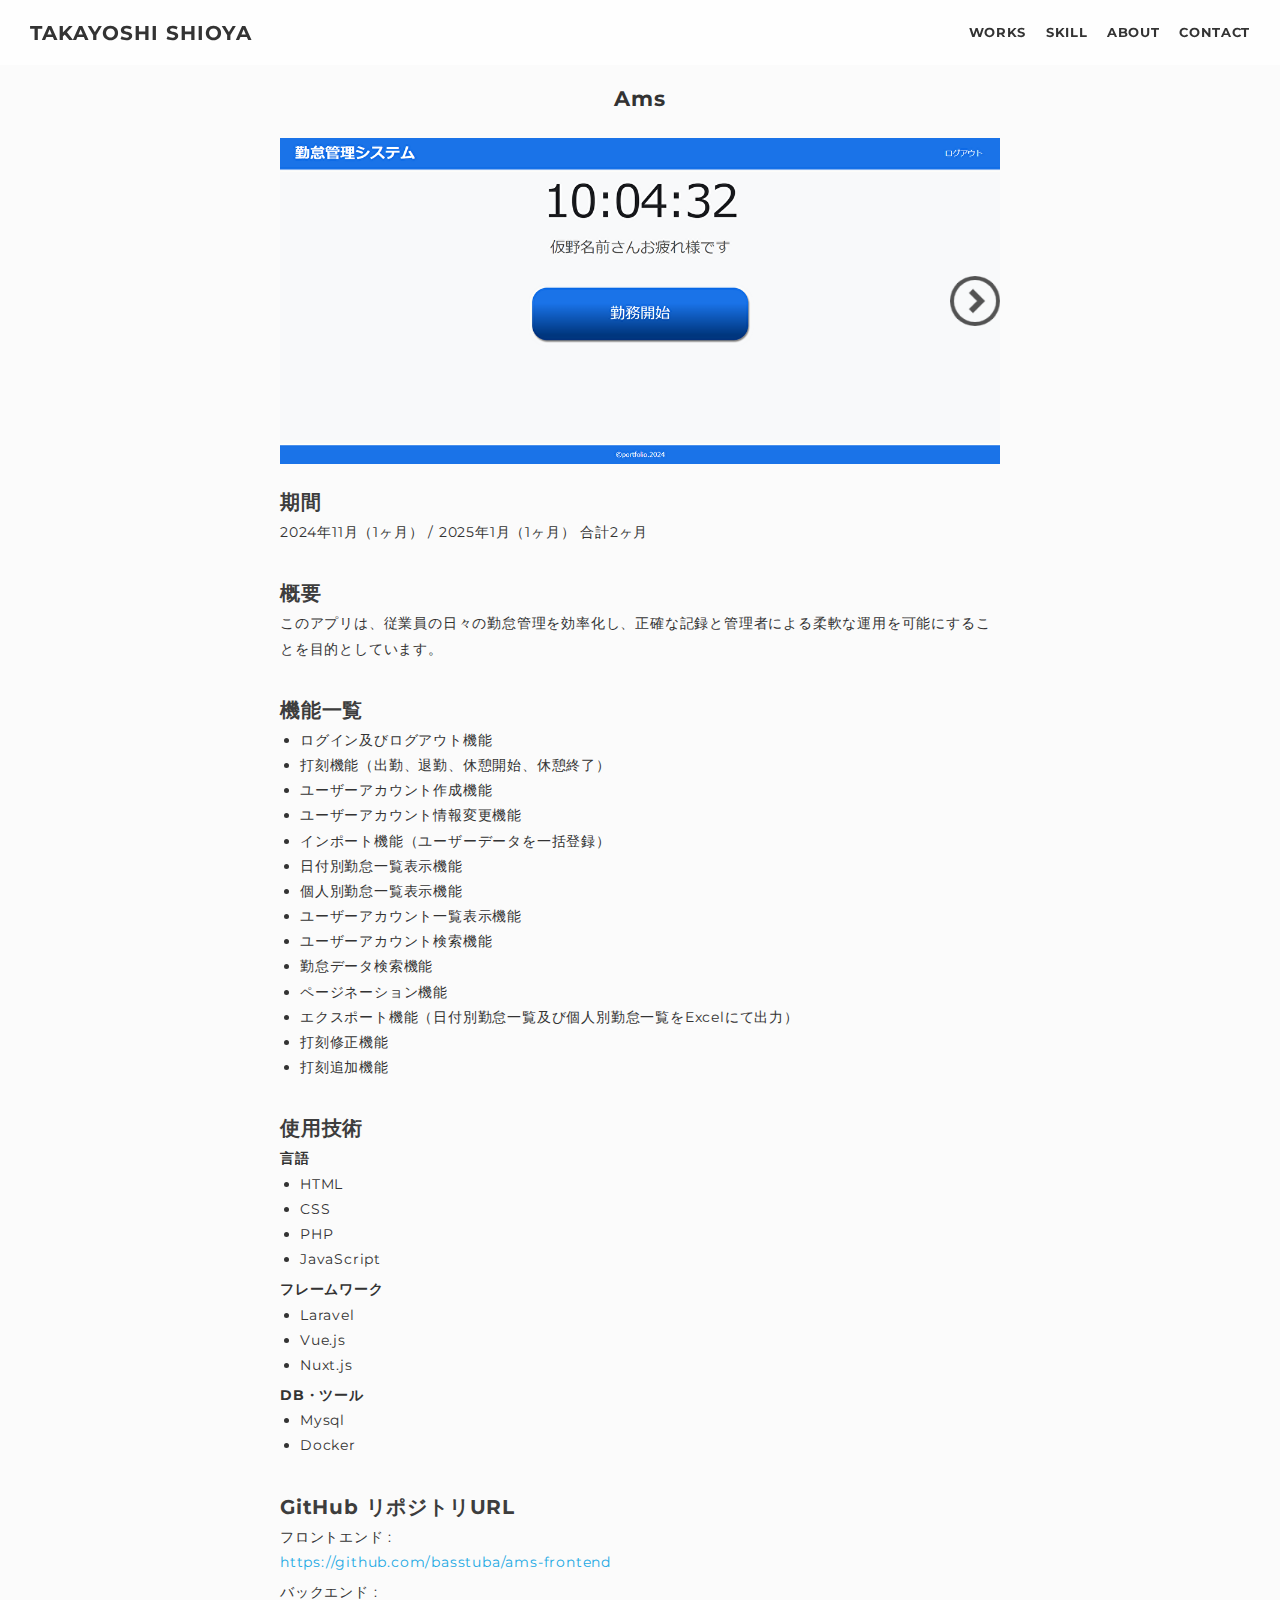
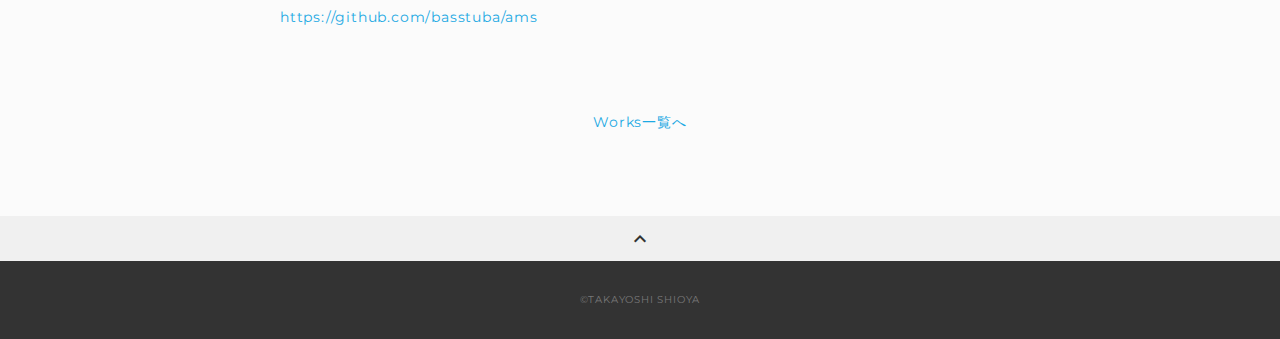
==== commit 7075ae64: "画像差し替え" ====
--- a/ams.html
+++ b/ams.html
@@ -7,7 +7,7 @@
   <meta property='og:title' content='勤怠管理システム | TAKAYOSHI SHIOYAの制作物'>
   <meta property='og:url' content='https://t-shioya.com/ams.html'>
   <meta property='og:description' content='勤怠管理を効率化し、正確な記録と柔軟な運用を可能にする、シンプルで便利な勤怠管理アプリです。'>
-  <meta property="og:image" content="https://t-shioya.com/img/ogp-top-image.png">
+  <meta property="og:image" content="https://t-shioya.com/img/works_image/ams-top-1200.png">
   <meta name="description" content="勤怠管理を効率化し、正確な記録と柔軟な運用を可能にする、シンプルで便利な勤怠管理アプリです。" />
   <title>TAKAYOSHI SHIOYA ポートフォリオ</title>
   <link rel="preconnect" href="https://fonts.gstatic.com">
@@ -16,7 +16,7 @@
   <link href="https://fonts.googleapis.com/css?family=Material+Icons+Outlined" rel="stylesheet">
   <link href="css/ress.css" media="all" rel="stylesheet" type="text/css" />
   <link href="css/style.css" media="all" rel="stylesheet" type="text/css" />
-  <link rel="shortcut icon" href="img/favicon.ico" />
+  <link rel="shortcut icon" href="img/shortcut-icon.png" />
   <link rel=”canonical” href=”https://t-shioya.com/ams.html” />
 </head>
 
@@ -52,19 +52,19 @@
             </div>
             <ul class="article-img-list">
               <li class="article-img-slide">
-                <img class="article-img-slide__item" src="img/works_image/AmsTopPage.png" alt="top-page">
+                <img class="article-img-slide__item" src="img/works_image/ams-top-1200.png" alt="top-page">
               </li>
               <li class="article-img-slide">
-                <img class="article-img-slide__item" src="img/works_image/AmsAdminPage.png" alt="admin-page">
+                <img class="article-img-slide__item" src="img/works_image/ams-admin-1200.png" alt="admin-page">
               </li>
               <li class="article-img-slide">
-                <img class="article-img-slide__item" src="img/works_image/AmsDailyPage.png" alt="daily-page">
+                <img class="article-img-slide__item" src="img/works_image/ams-daily-1200.png" alt="daily-page">
               </li>
               <li class="article-img-slide">
-                <img class="article-img-slide__item" src="img/works_image/AmsAllUserPage.png" alt="all-user-page">
+                <img class="article-img-slide__item" src="img/works_image/ams-all-user-1200.png" alt="all-user-page">
               </li>
               <li class="article-img-slide">
-                <img class="article-img-slide__item" src="img/works_image/AmsMonthlyPage.png" alt="monthly-page">
+                <img class="article-img-slide__item" src="img/works_image/ams-monthly-1200.png" alt="monthly-page">
               </li>
             </ul>
             <div class="article-right-arrow">
@@ -116,8 +116,8 @@
             </ul>
             <h3 class="article-info-title">GitHub リポジトリURL</h3>
             <p>
-              フロントエンド<a href="https://github.com/basstuba/ams-frontend">https://github.com/basstuba/ams-frontend</a>
-              <span class="article-link">バックエンド<a href="https://github.com/basstuba/ams">https://github.com/basstuba/ams</a></span>
+              フロントエンド :<br><a href="https://github.com/basstuba/ams-frontend">https://github.com/basstuba/ams-frontend</a>
+              <span class="article-link">バックエンド :<br><a href="https://github.com/basstuba/ams">https://github.com/basstuba/ams</a></span>
             </p>
           </div>
           <div class="home-link">
--- a/css/style.css
+++ b/css/style.css
@@ -135,7 +135,7 @@
 .split-img {
   width: 50%;
   height: 95vh;
-  background-image: url(../img/krakow.jpg);
+  background-image: url(../img/pc-krakow.jpg);
   background-repeat: no-repeat;
   background-position: center center;
   background-size: cover;
@@ -570,7 +570,7 @@
     width: 100%;
     height: 67vh;
     margin-bottom: 20px;
-    background-image: url(../img/sp_krakow.png);
+    background-image: url(../img/sp-krakow.jpg);
   }
 
   .split-title {
